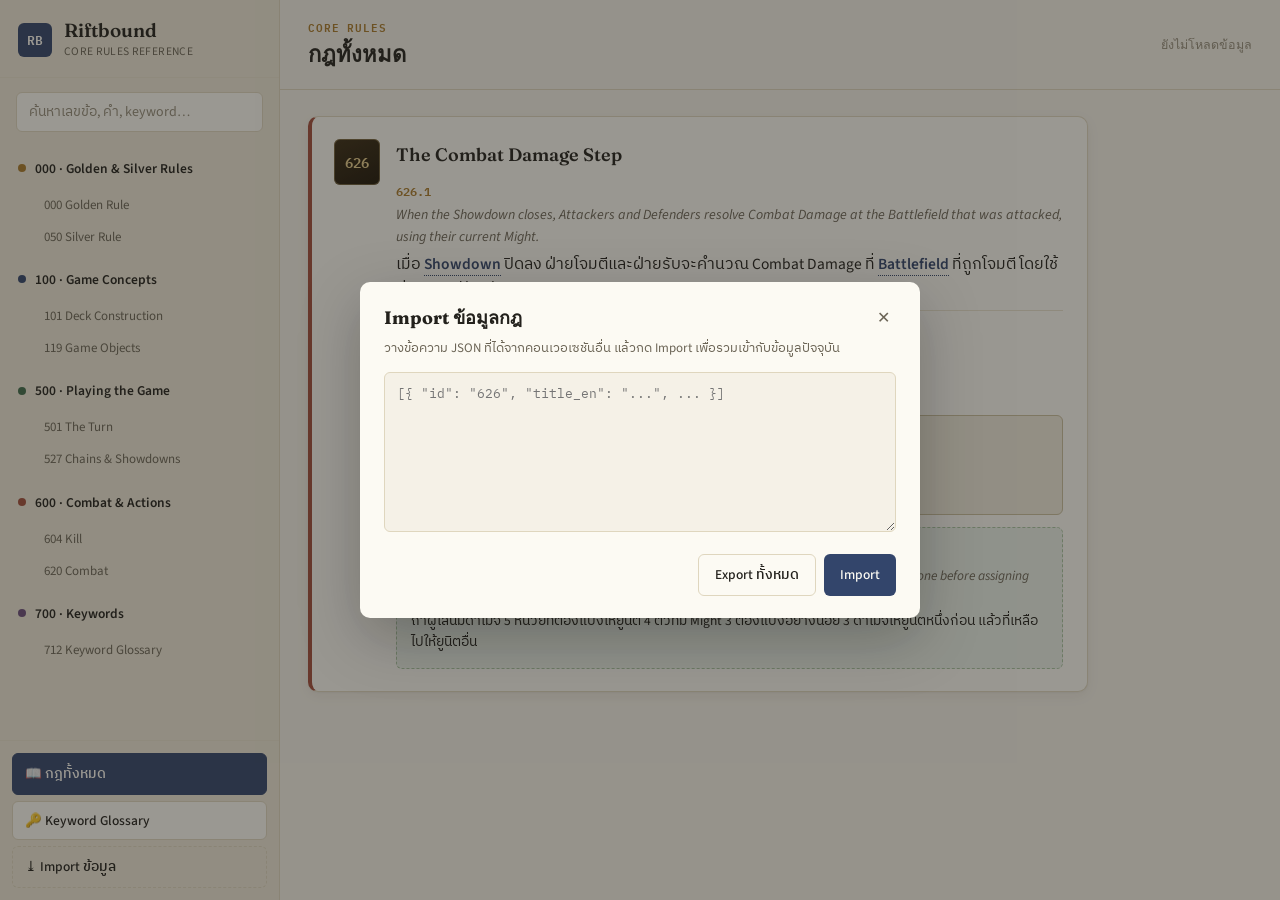
==== index.html @ 20715c53 "Add files via upload" ====
<!DOCTYPE html>
<html lang="th">
<head>
<meta charset="UTF-8">
<meta name="viewport" content="width=device-width, initial-scale=1.0">
<title>Riftbound — Core Rules</title>

<link rel="preconnect" href="https://fonts.googleapis.com">
<link rel="preconnect" href="https://fonts.gstatic.com" crossorigin>
<link href="https://fonts.googleapis.com/css2?family=Fraunces:opsz,wght@9..144,400;9..144,600;9..144,700&family=IBM+Plex+Mono:wght@500;600&family=IBM+Plex+Sans+Thai:wght@400;500;600&family=Source+Sans+3:wght@400;500;600&display=swap" rel="stylesheet">

<link rel="stylesheet" href="style.css">
</head>
<body>

<!-- ============================================================
     APP SHELL
     Block 1 provides structure + styling only.
     Data-driven rendering (cards, search, tooltips) wired in
     by later blocks — see hooks noted in comments throughout.
     ============================================================ -->

<div class="app">

  <!-- ============ SIDEBAR ============ -->
  <aside class="sidebar" id="sidebar">
    <div class="sidebar-header">
      <span class="brand-mark">RB</span>
      <div class="brand-text">
        <h1>Riftbound</h1>
        <p>Core Rules Reference</p>
      </div>
      <button class="sidebar-close" id="sidebar-close" aria-label="ปิดเมนู">✕</button>
    </div>

    <div class="sidebar-search">
      <input type="text" id="search-input" placeholder="ค้นหาเลขข้อ, คำ, keyword…" autocomplete="off">
    </div>

    <!-- HOOK: search-nav.js → buildSidebar() replaces/populates #nav-tree -->
    <nav class="nav-tree" id="nav-tree">
      <div class="nav-group" data-section="000">
        <button class="nav-group-label">
          <span class="nav-dot dot-000"></span> 000 · Golden &amp; Silver Rules
        </button>
        <div class="nav-group-items">
          <a href="#000" class="nav-item">000 Golden Rule</a>
          <a href="#050" class="nav-item">050 Silver Rule</a>
        </div>
      </div>

      <div class="nav-group" data-section="100">
        <button class="nav-group-label">
          <span class="nav-dot dot-100"></span> 100 · Game Concepts
        </button>
        <div class="nav-group-items">
          <a href="#101" class="nav-item">101 Deck Construction</a>
          <a href="#119" class="nav-item">119 Game Objects</a>
        </div>
      </div>

      <div class="nav-group" data-section="500">
        <button class="nav-group-label">
          <span class="nav-dot dot-500"></span> 500 · Playing the Game
        </button>
        <div class="nav-group-items">
          <a href="#501" class="nav-item">501 The Turn</a>
          <a href="#527" class="nav-item">527 Chains &amp; Showdowns</a>
        </div>
      </div>

      <div class="nav-group" data-section="600">
        <button class="nav-group-label">
          <span class="nav-dot dot-600"></span> 600 · Combat &amp; Actions
        </button>
        <div class="nav-group-items">
          <a href="#604" class="nav-item">604 Kill</a>
          <a href="#620" class="nav-item">620 Combat</a>
        </div>
      </div>

      <div class="nav-group" data-section="700">
        <button class="nav-group-label">
          <span class="nav-dot dot-700"></span> 700 · Keywords
        </button>
        <div class="nav-group-items">
          <a href="#712" class="nav-item">712 Keyword Glossary</a>
        </div>
      </div>
    </nav>

    <div class="sidebar-footer">
      <button class="sidebar-btn" id="nav-rules-btn" data-active="true">📖 กฎทั้งหมด</button>
      <button class="sidebar-btn" id="nav-glossary-btn">🔑 Keyword Glossary</button>
      <button class="sidebar-btn sidebar-btn-ghost" id="import-open-btn">⤓ Import ข้อมูล</button>
    </div>
  </aside>

  <div class="sidebar-scrim" id="sidebar-scrim"></div>

  <!-- ============ MAIN ============ -->
  <main class="main">
    <header class="topbar">
      <button class="hamburger" id="hamburger-btn" aria-label="เปิดเมนู">☰</button>
      <div class="topbar-title">
        <span class="topbar-eyebrow" id="topbar-eyebrow">Core Rules</span>
        <h2 id="topbar-heading">กฎทั้งหมด</h2>
      </div>
      <div class="topbar-status" id="data-status">
        <!-- HOOK: data-loader.js updates this, e.g. "โหลดแล้ว 4/8 ไฟล์" -->
        ยังไม่โหลดข้อมูล
      </div>
    </header>

    <!-- ============ RULES VIEW ============ -->
    <section class="view" id="rules-view">
      <div class="card-container" id="card-container">

        <!-- ===== STATIC PLACEHOLDER CARD (for layout reference only) =====
             HOOK: card-renderer.js → renderCard() generates markup like this
             dynamically for every rule object once data-loader.js is wired.
        -->
        <article class="rule-card" data-section="600" id="626">
          <div class="rule-card-badge">626</div>
          <div class="rule-card-body">
            <h3 class="rule-card-title">The Combat Damage Step</h3>

            <div class="rule-line">
              <p class="num">626.1</p>
              <p class="en">When the Showdown closes, Attackers and Defenders resolve Combat Damage at the Battlefield that was attacked, using their current Might.</p>
              <p class="th">เมื่อ <span class="keyword" data-kw="Showdown">Showdown</span> ปิดลง ฝ่ายโจมตีและฝ่ายรับจะคำนวณ Combat Damage ที่ <span class="keyword" data-kw="Battlefield">Battlefield</span> ที่ถูกโจมตี โดยใช้ค่า <span class="keyword" data-kw="Might">Might</span> ปัจจุบัน</p>
            </div>

            <div class="rule-line indent-1">
              <p class="num">626.1.d.1</p>
              <p class="en">Units with Tank must be assigned Lethal Damage before any other units.</p>
              <p class="th">ยูนิตที่มี <span class="keyword" data-kw="Tank">Tank</span> ต้องได้รับ Lethal Damage ก่อนยูนิตอื่น</p>
            </div>

            <div class="rule-box box-reminder">
              <span class="box-label">Reminder</span>
              <p class="en">Lethal Damage is nonzero damage equaling or exceeding the Might of a Unit.</p>
              <p class="th">Lethal Damage คือดาเมจที่มากกว่า 0 และเท่ากับหรือมากกว่าค่า <span class="keyword" data-kw="Might">Might</span> ของยูนิตนั้น</p>
            </div>

            <div class="rule-box box-example">
              <span class="box-label">Example</span>
              <p class="en">If a player has 5 damage to distribute among four 3-Might units, they must assign at least 3 to one before assigning any to another.</p>
              <p class="th">ถ้าผู้เล่นมีดาเมจ 5 หน่วยที่ต้องแบ่งให้ยูนิต 4 ตัวที่มี Might 3 ต้องแบ่งอย่างน้อย 3 ดาเมจให้ยูนิตหนึ่งก่อน แล้วที่เหลือไปให้ยูนิตอื่น</p>
            </div>
          </div>
        </article>
        <!-- ===== END PLACEHOLDER CARD ===== -->

        <div class="empty-state" id="empty-state" hidden>
          <p>ยังไม่มีข้อมูลกฎช่วงนี้ — ใช้ปุ่ม Import เพื่อเพิ่มข้อมูล</p>
        </div>
      </div>
    </section>

    <!-- ============ GLOSSARY VIEW ============ -->
    <section class="view" id="glossary-view" hidden>
      <!-- HOOK: main.js / glossary renderer populates #glossary-grid -->
      <div class="glossary-grid" id="glossary-grid">
        <article class="glossary-card">
          <h4>Tank</h4>
          <p class="en">Must be assigned lethal damage before any other unit with the same controller.</p>
          <p class="th">ต้องถูกแบ่ง Lethal Damage ก่อนยูนิตอื่นที่ผู้เล่นคนเดียวกันควบคุม</p>
          <a href="#727" class="glossary-ref">ดูกฎเต็ม → 727</a>
        </article>
      </div>
    </section>

  </main>
</div>

<!-- ============ IMPORT MODAL ============ -->
<div class="modal-scrim" id="import-scrim" hidden>
  <div class="modal" role="dialog" aria-labelledby="import-title">
    <div class="modal-header">
      <h3 id="import-title">Import ข้อมูลกฎ</h3>
      <button class="modal-close" id="import-close-btn" aria-label="ปิด">✕</button>
    </div>
    <p class="modal-desc">วางข้อความ JSON ที่ได้จากคอนเวอเซชันอื่น แล้วกด Import เพื่อรวมเข้ากับข้อมูลปัจจุบัน</p>
    <textarea id="import-textarea" placeholder='[{ "id": "626", "title_en": "...", ... }]'></textarea>
    <div class="modal-footer">
      <span class="modal-msg" id="import-msg"></span>
      <div class="modal-actions">
        <button class="btn btn-ghost" id="export-btn">Export ทั้งหมด</button>
        <button class="btn btn-primary" id="import-submit-btn">Import</button>
      </div>
    </div>
  </div>
</div>

<script src="js/data-loader.js" defer></script>
<script src="js/card-renderer.js" defer></script>
<script src="js/tooltip-engine.js" defer></script>
<script src="js/search-nav.js" defer></script>
<script src="js/main.js" defer></script>
</body>
</html>
---- style.css ----
/* ==========================================================================
   RIFTBOUND CORE RULES — DESIGN TOKENS
   Palette: warm rulebook paper + ink-indigo stamp + category hues
   Type: Fraunces (display) / Source Sans 3 + IBM Plex Sans Thai (body)
         / IBM Plex Mono (rule-number badges)
   ========================================================================== */

:root {
  /* --- surfaces --- */
  --paper:        #F5F1E7;
  --paper-alt:    #EDE7D6;
  --panel:        #FCFAF3;
  --line:         #DFD6BE;
  --line-soft:    #E9E2CE;

  /* --- ink --- */
  --ink:          #23211C;
  --ink-soft:     #6B6455;
  --ink-faint:    #948C79;

  /* --- accent (stamp ink) --- */
  --accent:       #33456B;
  --accent-soft:  #33456B1A;
  --gold:         #A97A2A;
  --gold-soft:    #A97A2A1F;

  /* --- category hues (000 / 100 / 500 / 600 / 700) --- */
  --cat-000:      #A97A2A; /* gold   — golden/silver rules */
  --cat-100:      #33456B; /* indigo — game concepts */
  --cat-500:      #3F6B4A; /* forest — playing the game */
  --cat-600:      #A24E3B; /* rust   — combat & actions */
  --cat-700:      #6B4C7A; /* plum   — keywords */

  /* --- semantic boxes --- */
  --reminder-bg:  #EFEADA;
  --reminder-line:#C9BE9C;
  --example-bg:   #EAF0E7;
  --example-line: #A9C4A0;

  /* --- type --- */
  --font-display: 'Fraunces', serif;
  --font-body:    'Source Sans 3', 'IBM Plex Sans Thai', sans-serif;
  --font-mono:    'IBM Plex Mono', monospace;

  /* --- shape / motion --- */
  --radius-sm: 6px;
  --radius-md: 10px;
  --shadow-card: 0 1px 2px rgba(35,33,28,0.04), 0 4px 14px rgba(35,33,28,0.06);
  --ease: cubic-bezier(0.4, 0, 0.2, 1);
}

* { box-sizing: border-box; }

html, body {
  margin: 0;
  padding: 0;
  background: var(--paper);
  color: var(--ink);
  font-family: var(--font-body);
  font-size: 16px;
  line-height: 1.55;
  -webkit-font-smoothing: antialiased;
}

a { color: inherit; }

button {
  font-family: inherit;
  cursor: pointer;
  border: none;
  background: none;
  color: inherit;
}

:focus-visible {
  outline: 2px solid var(--accent);
  outline-offset: 2px;
}

/* ==========================================================================
   APP LAYOUT
   ========================================================================== */

.app {
  display: grid;
  grid-template-columns: 280px 1fr;
  min-height: 100vh;
}

/* ==========================================================================
   SIDEBAR
   ========================================================================== */

.sidebar {
  background: var(--paper-alt);
  border-right: 1px solid var(--line);
  display: flex;
  flex-direction: column;
  height: 100vh;
  position: sticky;
  top: 0;
}

.sidebar-header {
  display: flex;
  align-items: center;
  gap: 12px;
  padding: 20px 18px 16px;
  border-bottom: 1px solid var(--line-soft);
}

.brand-mark {
  font-family: var(--font-mono);
  font-weight: 600;
  font-size: 13px;
  background: var(--accent);
  color: var(--panel);
  width: 34px;
  height: 34px;
  border-radius: var(--radius-sm);
  display: flex;
  align-items: center;
  justify-content: center;
  letter-spacing: 0.02em;
  flex-shrink: 0;
}

.brand-text h1 {
  font-family: var(--font-display);
  font-size: 19px;
  font-weight: 600;
  margin: 0;
  line-height: 1.1;
}

.brand-text p {
  margin: 2px 0 0;
  font-size: 11.5px;
  color: var(--ink-soft);
  letter-spacing: 0.03em;
  text-transform: uppercase;
}

.sidebar-close {
  display: none;
  margin-left: auto;
  font-size: 18px;
  color: var(--ink-soft);
}

.sidebar-search {
  padding: 14px 16px;
}

#search-input {
  width: 100%;
  padding: 9px 12px;
  border: 1px solid var(--line);
  border-radius: var(--radius-sm);
  background: var(--panel);
  font-family: var(--font-body);
  font-size: 14px;
  color: var(--ink);
}

#search-input::placeholder { color: var(--ink-faint); }

.nav-tree {
  flex: 1;
  overflow-y: auto;
  padding: 4px 10px 12px;
}

.nav-group { margin-bottom: 2px; }

.nav-group-label {
  width: 100%;
  display: flex;
  align-items: center;
  gap: 9px;
  padding: 9px 8px;
  font-size: 13.5px;
  font-weight: 600;
  color: var(--ink);
  border-radius: var(--radius-sm);
  text-align: left;
}

.nav-group-label:hover { background: var(--line-soft); }

.nav-dot {
  width: 8px;
  height: 8px;
  border-radius: 50%;
  flex-shrink: 0;
}
.dot-000 { background: var(--cat-000); }
.dot-100 { background: var(--cat-100); }
.dot-500 { background: var(--cat-500); }
.dot-600 { background: var(--cat-600); }
.dot-700 { background: var(--cat-700); }

.nav-group-items {
  display: flex;
  flex-direction: column;
  padding-left: 26px;
  margin: 2px 0 8px;
}

.nav-item {
  padding: 6px 8px;
  font-size: 13px;
  color: var(--ink-soft);
  text-decoration: none;
  border-radius: var(--radius-sm);
}

.nav-item:hover {
  background: var(--line-soft);
  color: var(--ink);
}

.sidebar-footer {
  padding: 12px;
  border-top: 1px solid var(--line-soft);
  display: flex;
  flex-direction: column;
  gap: 6px;
}

.sidebar-btn {
  padding: 9px 12px;
  border-radius: var(--radius-sm);
  font-size: 13.5px;
  font-weight: 500;
  text-align: left;
  color: var(--ink);
  background: var(--panel);
  border: 1px solid var(--line);
}

.sidebar-btn:hover { border-color: var(--accent); }

.sidebar-btn[data-active="true"] {
  background: var(--accent);
  color: var(--panel);
  border-color: var(--accent);
}

.sidebar-btn-ghost {
  background: transparent;
  border-style: dashed;
}

.sidebar-scrim {
  display: none;
}

/* ==========================================================================
   MAIN / TOPBAR
   ========================================================================== */

.main {
  min-width: 0;
  display: flex;
  flex-direction: column;
}

.topbar {
  display: flex;
  align-items: center;
  gap: 14px;
  padding: 18px 28px;
  border-bottom: 1px solid var(--line);
  background: var(--paper);
  position: sticky;
  top: 0;
  z-index: 5;
}

.hamburger {
  display: none;
  font-size: 20px;
  color: var(--ink);
}

.topbar-title { flex: 1; }

.topbar-eyebrow {
  display: block;
  font-family: var(--font-mono);
  font-size: 11px;
  letter-spacing: 0.08em;
  text-transform: uppercase;
  color: var(--gold);
  font-weight: 600;
}

.topbar-title h2 {
  font-family: var(--font-display);
  font-size: 22px;
  font-weight: 600;
  margin: 2px 0 0;
}

.topbar-status {
  font-size: 12.5px;
  color: var(--ink-faint);
  font-family: var(--font-mono);
  white-space: nowrap;
}

/* ==========================================================================
   RULE CARDS  (signature element: cost-badge numbering)
   ========================================================================== */

.view { padding: 26px 28px 80px; }

.card-container {
  display: flex;
  flex-direction: column;
  gap: 22px;
  max-width: 780px;
}

.rule-card {
  background: var(--panel);
  border: 1px solid var(--line);
  border-radius: var(--radius-md);
  box-shadow: var(--shadow-card);
  padding: 22px 24px 22px 22px;
  display: flex;
  gap: 16px;
  position: relative;
  border-left: 4px solid var(--ink-faint);
  scroll-margin-top: 90px;
}

.rule-card[data-section="000"] { border-left-color: var(--cat-000); }
.rule-card[data-section="100"] { border-left-color: var(--cat-100); }
.rule-card[data-section="500"] { border-left-color: var(--cat-500); }
.rule-card[data-section="600"] { border-left-color: var(--cat-600); }
.rule-card[data-section="700"] { border-left-color: var(--cat-700); }

/* the "cost badge" — mirrors Riftbound's own card-cost element (rule 130) */
.rule-card-badge {
  flex-shrink: 0;
  width: 46px;
  height: 46px;
  border-radius: var(--radius-sm);
  background: linear-gradient(155deg, #3A2C14, #1E1608);
  color: #E8CE8D;
  font-family: var(--font-mono);
  font-weight: 600;
  font-size: 14px;
  display: flex;
  align-items: center;
  justify-content: center;
  box-shadow: inset 0 0 0 1px rgba(232,206,141,0.35);
  letter-spacing: -0.02em;
}

.rule-card-body { flex: 1; min-width: 0; }

.rule-card-title {
  font-family: var(--font-display);
  font-size: 18px;
  font-weight: 600;
  margin: 2px 0 14px;
  color: var(--ink);
}

.rule-line {
  padding: 10px 0;
  border-top: 1px solid var(--line-soft);
}
.rule-line:first-of-type { border-top: none; padding-top: 0; }

.rule-line.indent-1 { padding-left: 18px; }
.rule-line.indent-2 { padding-left: 36px; }

.rule-line .num {
  font-family: var(--font-mono);
  font-size: 11.5px;
  color: var(--gold);
  margin: 0 0 4px;
  font-weight: 600;
}

.rule-line .en {
  margin: 0 0 4px;
  font-size: 14px;
  color: var(--ink-soft);
  font-style: italic;
}

.rule-line .th {
  margin: 0;
  font-size: 15.5px;
  color: var(--ink);
  font-family: var(--font-body);
}

/* reminder / example boxes */
.rule-box {
  margin-top: 12px;
  padding: 12px 14px;
  border-radius: var(--radius-sm);
  border: 1px solid transparent;
}

.rule-box .box-label {
  display: inline-block;
  font-family: var(--font-mono);
  font-size: 10.5px;
  text-transform: uppercase;
  letter-spacing: 0.06em;
  font-weight: 600;
  margin-bottom: 6px;
}

.rule-box p { margin: 0 0 3px; font-size: 13.5px; }
.rule-box .en { color: var(--ink-soft); font-style: italic; }
.rule-box .th { color: var(--ink); }

.box-reminder {
  background: var(--reminder-bg);
  border-color: var(--reminder-line);
}
.box-reminder .box-label { color: #7A6C3E; }

.box-example {
  background: var(--example-bg);
  border-color: var(--example-line);
  border-style: dashed;
}
.box-example .box-label { color: #3F6B4A; }

/* keyword tooltip hook — visual styling now, JS behavior added in Block 4 */
.keyword {
  border-bottom: 1.5px dotted var(--accent);
  color: var(--accent);
  font-weight: 600;
  cursor: help;
}

.empty-state {
  padding: 60px 20px;
  text-align: center;
  color: var(--ink-faint);
  font-size: 14px;
  border: 1px dashed var(--line);
  border-radius: var(--radius-md);
}

/* ==========================================================================
   GLOSSARY VIEW
   ========================================================================== */

.glossary-grid {
  display: grid;
  grid-template-columns: repeat(auto-fill, minmax(240px, 1fr));
  gap: 16px;
  max-width: 980px;
}

.glossary-card {
  background: var(--panel);
  border: 1px solid var(--line);
  border-radius: var(--radius-md);
  padding: 16px 18px;
  box-shadow: var(--shadow-card);
}

.glossary-card h4 {
  font-family: var(--font-display);
  margin: 0 0 8px;
  font-size: 16px;
  color: var(--cat-700);
}

.glossary-card .en {
  font-size: 13px;
  color: var(--ink-soft);
  font-style: italic;
  margin: 0 0 6px;
}

.glossary-card .th {
  font-size: 14px;
  margin: 0 0 10px;
}

.glossary-ref {
  font-family: var(--font-mono);
  font-size: 12px;
  color: var(--accent);
  text-decoration: none;
}

/* ==========================================================================
   IMPORT MODAL
   ========================================================================== */

.modal-scrim {
  position: fixed;
  inset: 0;
  background: rgba(35,33,28,0.45);
  display: flex;
  align-items: center;
  justify-content: center;
  z-index: 50;
  padding: 20px;
}

.modal {
  background: var(--panel);
  border-radius: var(--radius-md);
  width: 100%;
  max-width: 560px;
  padding: 22px 24px;
  box-shadow: 0 20px 60px rgba(0,0,0,0.25);
}

.modal-header {
  display: flex;
  align-items: center;
  justify-content: space-between;
  margin-bottom: 6px;
}

.modal-header h3 {
  font-family: var(--font-display);
  font-size: 18px;
  margin: 0;
}

.modal-close { font-size: 16px; color: var(--ink-soft); }

.modal-desc {
  font-size: 13px;
  color: var(--ink-soft);
  margin: 0 0 14px;
}

#import-textarea {
  width: 100%;
  min-height: 160px;
  border: 1px solid var(--line);
  border-radius: var(--radius-sm);
  padding: 12px;
  font-family: var(--font-mono);
  font-size: 12.5px;
  color: var(--ink);
  background: var(--paper);
  resize: vertical;
}

.modal-footer {
  display: flex;
  align-items: center;
  justify-content: space-between;
  margin-top: 14px;
  gap: 12px;
}

.modal-msg {
  font-size: 12.5px;
  color: var(--ink-faint);
}

.modal-actions { display: flex; gap: 8px; }

.btn {
  padding: 9px 16px;
  border-radius: var(--radius-sm);
  font-size: 13.5px;
  font-weight: 500;
}

.btn-primary { background: var(--accent); color: var(--panel); }
.btn-ghost { background: transparent; border: 1px solid var(--line); }

/* ==========================================================================
   RESPONSIVE
   ========================================================================== */

@media (max-width: 860px) {
  .app { grid-template-columns: 1fr; }

  .sidebar {
    position: fixed;
    left: 0; top: 0;
    width: 280px;
    height: 100vh;
    z-index: 40;
    transform: translateX(-100%);
    transition: transform 0.25s var(--ease);
  }

  .sidebar.open { transform: translateX(0); }

  .sidebar-close { display: block; }

  .sidebar-scrim.open {
    display: block;
    position: fixed;
    inset: 0;
    background: rgba(35,33,28,0.4);
    z-index: 35;
  }

  .hamburger { display: block; }

  .view { padding: 20px 16px 60px; }

  .rule-card { flex-direction: column; padding: 18px 16px; }
  .rule-card-badge { width: 40px; height: 40px; font-size: 12.5px; }
}

@media (prefers-reduced-motion: reduce) {
  .sidebar { transition: none; }
}
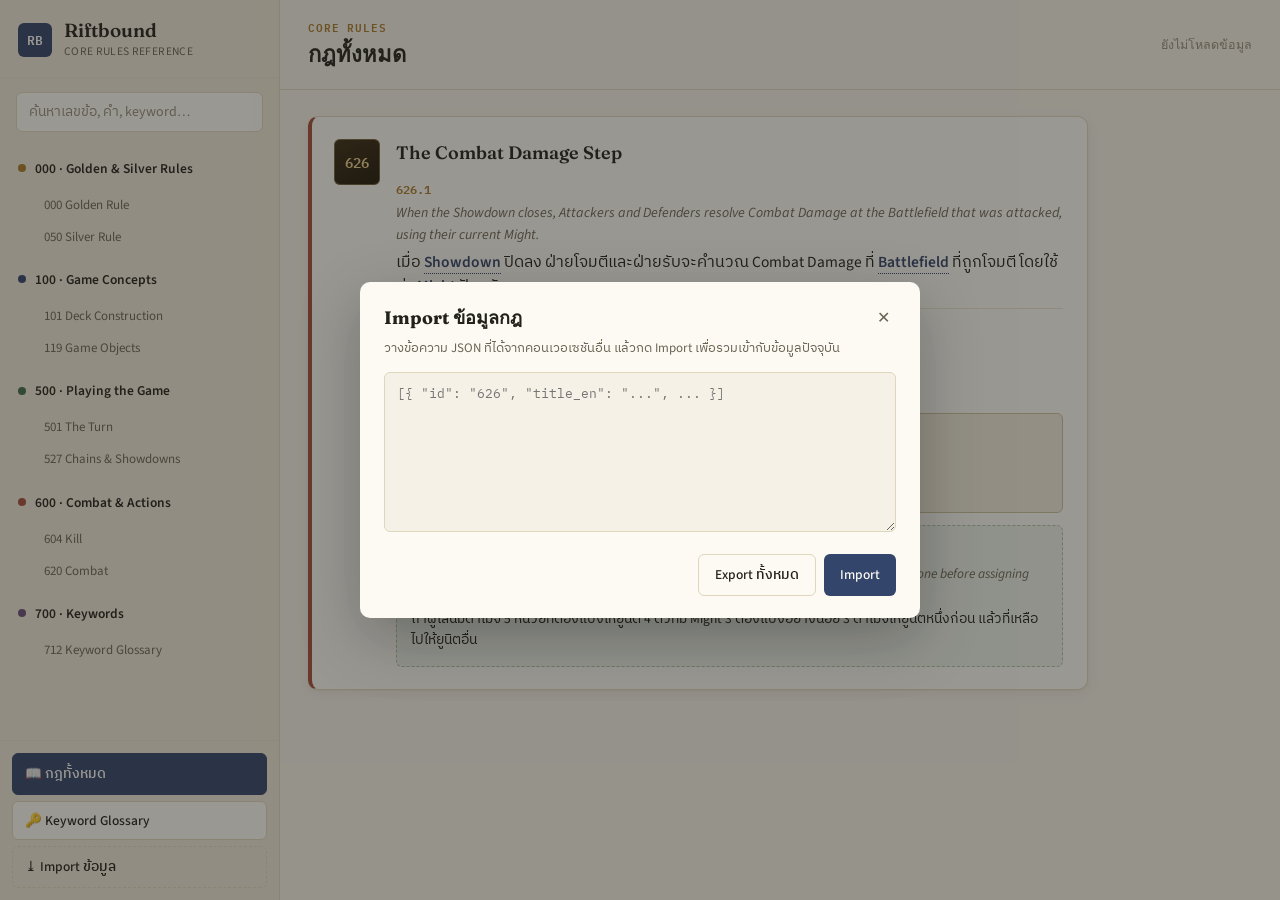
==== commit ce7c900c: "Add files via upload" ====
--- a/index.html
+++ b/index.html
@@ -120,7 +120,7 @@
              HOOK: card-renderer.js → renderCard() generates markup like this
              dynamically for every rule object once data-loader.js is wired.
         -->
-        <article class="rule-card" data-section="600" id="626">
+        <article class="rule-card placeholder-card" data-section="600" id="626">
           <div class="rule-card-badge">626</div>
           <div class="rule-card-body">
             <h3 class="rule-card-title">The Combat Damage Step</h3>
@@ -162,7 +162,7 @@
     <section class="view" id="glossary-view" hidden>
       <!-- HOOK: main.js / glossary renderer populates #glossary-grid -->
       <div class="glossary-grid" id="glossary-grid">
-        <article class="glossary-card">
+        <article class="glossary-card placeholder-card">
           <h4>Tank</h4>
           <p class="en">Must be assigned lethal damage before any other unit with the same controller.</p>
           <p class="th">ต้องถูกแบ่ง Lethal Damage ก่อนยูนิตอื่นที่ผู้เล่นคนเดียวกันควบคุม</p>
--- a/style.css
+++ b/style.css
@@ -362,11 +362,18 @@
 
 .rule-card-body { flex: 1; min-width: 0; }
 
+.rule-card-title-en {
+  margin: 2px 0 2px;
+  font-size: 13px;
+  font-style: italic;
+  color: var(--ink-soft);
+}
+
 .rule-card-title {
   font-family: var(--font-display);
   font-size: 18px;
   font-weight: 600;
-  margin: 2px 0 14px;
+  margin: 0 0 14px;
   color: var(--ink);
 }
 
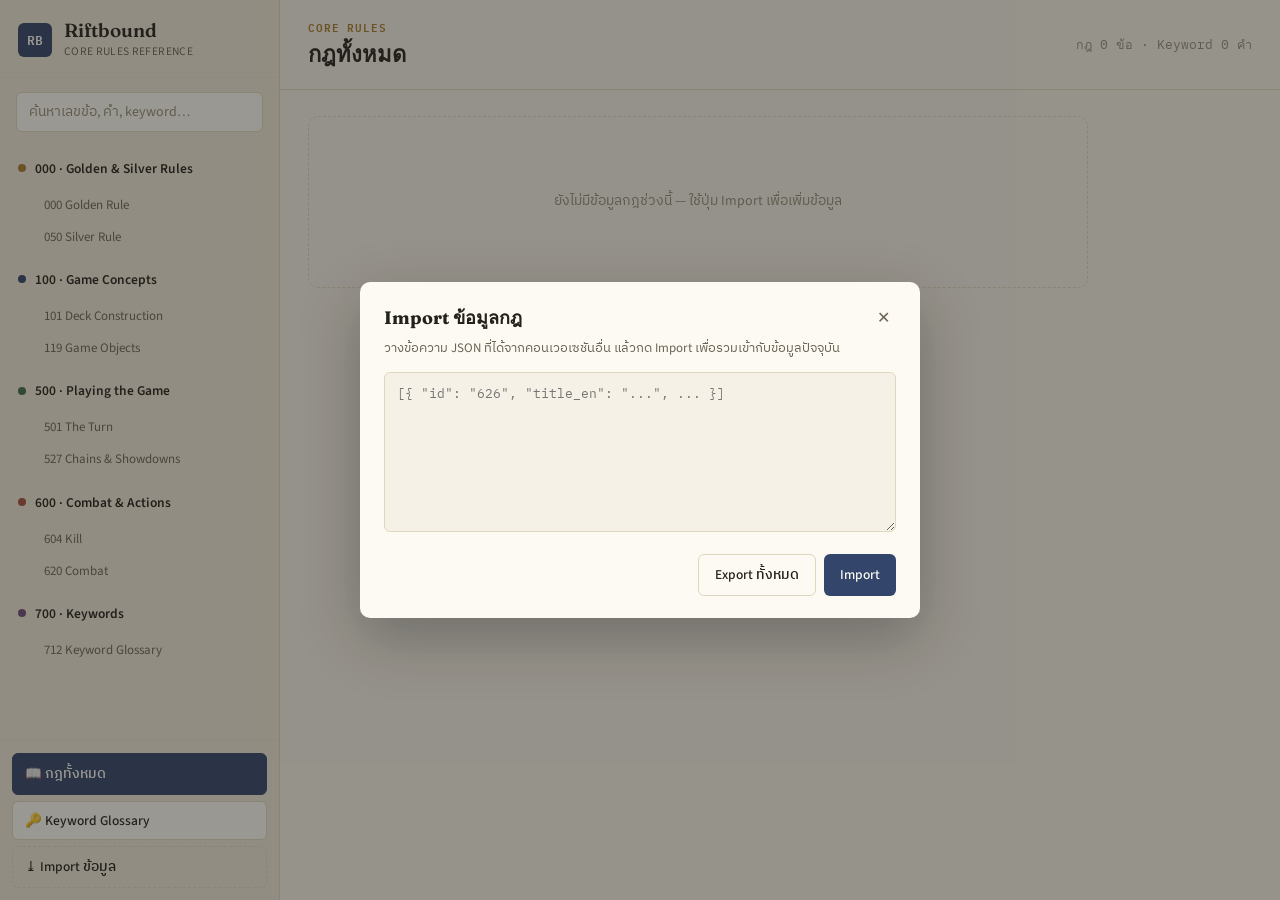
==== commit 39c5b95d: "Rename riftbound-rules.html to index.html" ====
--- a/index.html
+++ b/index.html
@@ -9,20 +9,626 @@
 <link rel="preconnect" href="https://fonts.gstatic.com" crossorigin>
 <link href="https://fonts.googleapis.com/css2?family=Fraunces:opsz,wght@9..144,400;9..144,600;9..144,700&family=IBM+Plex+Mono:wght@500;600&family=IBM+Plex+Sans+Thai:wght@400;500;600&family=Source+Sans+3:wght@400;500;600&display=swap" rel="stylesheet">
 
-<link rel="stylesheet" href="style.css">
+<!-- ==========================================================================
+     BLOCK 1 — SHELL & LAYOUT (style)
+     Design tokens + layout for sidebar / topbar / cards / glossary / modal.
+     Status: DONE
+     ========================================================================== -->
+<style>
+:root {
+  /* --- surfaces --- */
+  --paper:        #F5F1E7;
+  --paper-alt:    #EDE7D6;
+  --panel:        #FCFAF3;
+  --line:         #DFD6BE;
+  --line-soft:    #E9E2CE;
+
+  /* --- ink --- */
+  --ink:          #23211C;
+  --ink-soft:     #6B6455;
+  --ink-faint:    #948C79;
+
+  /* --- accent (stamp ink) --- */
+  --accent:       #33456B;
+  --accent-soft:  #33456B1A;
+  --gold:         #A97A2A;
+  --gold-soft:    #A97A2A1F;
+
+  /* --- category hues (000 / 100 / 500 / 600 / 700) --- */
+  --cat-000:      #A97A2A; /* gold   — golden/silver rules */
+  --cat-100:      #33456B; /* indigo — game concepts */
+  --cat-500:      #3F6B4A; /* forest — playing the game */
+  --cat-600:      #A24E3B; /* rust   — combat & actions */
+  --cat-700:      #6B4C7A; /* plum   — keywords */
+
+  /* --- semantic boxes --- */
+  --reminder-bg:  #EFEADA;
+  --reminder-line:#C9BE9C;
+  --example-bg:   #EAF0E7;
+  --example-line: #A9C4A0;
+
+  /* --- type --- */
+  --font-display: 'Fraunces', serif;
+  --font-body:    'Source Sans 3', 'IBM Plex Sans Thai', sans-serif;
+  --font-mono:    'IBM Plex Mono', monospace;
+
+  /* --- shape / motion --- */
+  --radius-sm: 6px;
+  --radius-md: 10px;
+  --shadow-card: 0 1px 2px rgba(35,33,28,0.04), 0 4px 14px rgba(35,33,28,0.06);
+  --ease: cubic-bezier(0.4, 0, 0.2, 1);
+}
+
+* { box-sizing: border-box; }
+
+html, body {
+  margin: 0;
+  padding: 0;
+  background: var(--paper);
+  color: var(--ink);
+  font-family: var(--font-body);
+  font-size: 16px;
+  line-height: 1.55;
+  -webkit-font-smoothing: antialiased;
+}
+
+a { color: inherit; }
+
+button {
+  font-family: inherit;
+  cursor: pointer;
+  border: none;
+  background: none;
+  color: inherit;
+}
+
+:focus-visible {
+  outline: 2px solid var(--accent);
+  outline-offset: 2px;
+}
+
+/* ---------- APP LAYOUT ---------- */
+
+.app {
+  display: grid;
+  grid-template-columns: 280px 1fr;
+  min-height: 100vh;
+}
+
+/* ---------- SIDEBAR ---------- */
+
+.sidebar {
+  background: var(--paper-alt);
+  border-right: 1px solid var(--line);
+  display: flex;
+  flex-direction: column;
+  height: 100vh;
+  position: sticky;
+  top: 0;
+}
+
+.sidebar-header {
+  display: flex;
+  align-items: center;
+  gap: 12px;
+  padding: 20px 18px 16px;
+  border-bottom: 1px solid var(--line-soft);
+}
+
+.brand-mark {
+  font-family: var(--font-mono);
+  font-weight: 600;
+  font-size: 13px;
+  background: var(--accent);
+  color: var(--panel);
+  width: 34px;
+  height: 34px;
+  border-radius: var(--radius-sm);
+  display: flex;
+  align-items: center;
+  justify-content: center;
+  letter-spacing: 0.02em;
+  flex-shrink: 0;
+}
+
+.brand-text h1 {
+  font-family: var(--font-display);
+  font-size: 19px;
+  font-weight: 600;
+  margin: 0;
+  line-height: 1.1;
+}
+
+.brand-text p {
+  margin: 2px 0 0;
+  font-size: 11.5px;
+  color: var(--ink-soft);
+  letter-spacing: 0.03em;
+  text-transform: uppercase;
+}
+
+.sidebar-close {
+  display: none;
+  margin-left: auto;
+  font-size: 18px;
+  color: var(--ink-soft);
+}
+
+.sidebar-search { padding: 14px 16px; }
+
+#search-input {
+  width: 100%;
+  padding: 9px 12px;
+  border: 1px solid var(--line);
+  border-radius: var(--radius-sm);
+  background: var(--panel);
+  font-family: var(--font-body);
+  font-size: 14px;
+  color: var(--ink);
+}
+
+#search-input::placeholder { color: var(--ink-faint); }
+
+.nav-tree { flex: 1; overflow-y: auto; padding: 4px 10px 12px; }
+.nav-group { margin-bottom: 2px; }
+
+.nav-group-label {
+  width: 100%;
+  display: flex;
+  align-items: center;
+  gap: 9px;
+  padding: 9px 8px;
+  font-size: 13.5px;
+  font-weight: 600;
+  color: var(--ink);
+  border-radius: var(--radius-sm);
+  text-align: left;
+}
+
+.nav-group-label:hover { background: var(--line-soft); }
+
+.nav-dot { width: 8px; height: 8px; border-radius: 50%; flex-shrink: 0; }
+.dot-000 { background: var(--cat-000); }
+.dot-100 { background: var(--cat-100); }
+.dot-500 { background: var(--cat-500); }
+.dot-600 { background: var(--cat-600); }
+.dot-700 { background: var(--cat-700); }
+
+.nav-group-items {
+  display: flex;
+  flex-direction: column;
+  padding-left: 26px;
+  margin: 2px 0 8px;
+}
+
+.nav-item {
+  padding: 6px 8px;
+  font-size: 13px;
+  color: var(--ink-soft);
+  text-decoration: none;
+  border-radius: var(--radius-sm);
+}
+
+.nav-item:hover { background: var(--line-soft); color: var(--ink); }
+
+.sidebar-footer {
+  padding: 12px;
+  border-top: 1px solid var(--line-soft);
+  display: flex;
+  flex-direction: column;
+  gap: 6px;
+}
+
+.sidebar-btn {
+  padding: 9px 12px;
+  border-radius: var(--radius-sm);
+  font-size: 13.5px;
+  font-weight: 500;
+  text-align: left;
+  color: var(--ink);
+  background: var(--panel);
+  border: 1px solid var(--line);
+}
+
+.sidebar-btn:hover { border-color: var(--accent); }
+
+.sidebar-btn[data-active="true"] {
+  background: var(--accent);
+  color: var(--panel);
+  border-color: var(--accent);
+}
+
+.sidebar-btn-ghost { background: transparent; border-style: dashed; }
+.sidebar-scrim { display: none; }
+
+/* ---------- MAIN / TOPBAR ---------- */
+
+.main { min-width: 0; display: flex; flex-direction: column; }
+
+.topbar {
+  display: flex;
+  align-items: center;
+  gap: 14px;
+  padding: 18px 28px;
+  border-bottom: 1px solid var(--line);
+  background: var(--paper);
+  position: sticky;
+  top: 0;
+  z-index: 5;
+}
+
+.hamburger { display: none; font-size: 20px; color: var(--ink); }
+.topbar-title { flex: 1; }
+
+.topbar-eyebrow {
+  display: block;
+  font-family: var(--font-mono);
+  font-size: 11px;
+  letter-spacing: 0.08em;
+  text-transform: uppercase;
+  color: var(--gold);
+  font-weight: 600;
+}
+
+.topbar-title h2 {
+  font-family: var(--font-display);
+  font-size: 22px;
+  font-weight: 600;
+  margin: 2px 0 0;
+}
+
+.topbar-status {
+  font-size: 12.5px;
+  color: var(--ink-faint);
+  font-family: var(--font-mono);
+  white-space: nowrap;
+}
+
+/* ---------- RULE CARDS ---------- */
+
+.view { padding: 26px 28px 80px; }
+
+.card-container {
+  display: flex;
+  flex-direction: column;
+  gap: 22px;
+  max-width: 780px;
+}
+
+.rule-card {
+  background: var(--panel);
+  border: 1px solid var(--line);
+  border-radius: var(--radius-md);
+  box-shadow: var(--shadow-card);
+  padding: 22px 24px 22px 22px;
+  display: flex;
+  gap: 16px;
+  position: relative;
+  border-left: 4px solid var(--ink-faint);
+  scroll-margin-top: 90px;
+}
+
+.rule-card[data-section="000"] { border-left-color: var(--cat-000); }
+.rule-card[data-section="100"] { border-left-color: var(--cat-100); }
+.rule-card[data-section="500"] { border-left-color: var(--cat-500); }
+.rule-card[data-section="600"] { border-left-color: var(--cat-600); }
+.rule-card[data-section="700"] { border-left-color: var(--cat-700); }
+
+.rule-card-badge {
+  flex-shrink: 0;
+  width: 46px;
+  height: 46px;
+  border-radius: var(--radius-sm);
+  background: linear-gradient(155deg, #3A2C14, #1E1608);
+  color: #E8CE8D;
+  font-family: var(--font-mono);
+  font-weight: 600;
+  font-size: 14px;
+  display: flex;
+  align-items: center;
+  justify-content: center;
+  box-shadow: inset 0 0 0 1px rgba(232,206,141,0.35);
+  letter-spacing: -0.02em;
+}
+
+.rule-card-body { flex: 1; min-width: 0; }
+
+.rule-card-title-en {
+  margin: 2px 0 2px;
+  font-size: 13px;
+  font-style: italic;
+  color: var(--ink-soft);
+}
+
+.rule-card-title {
+  font-family: var(--font-display);
+  font-size: 18px;
+  font-weight: 600;
+  margin: 0 0 14px;
+  color: var(--ink);
+}
+
+.rule-line { padding: 10px 0; border-top: 1px solid var(--line-soft); }
+.rule-line:first-of-type { border-top: none; padding-top: 0; }
+.rule-line.indent-1 { padding-left: 18px; }
+.rule-line.indent-2 { padding-left: 36px; }
+
+.rule-line .num {
+  font-family: var(--font-mono);
+  font-size: 11.5px;
+  color: var(--gold);
+  margin: 0 0 4px;
+  font-weight: 600;
+}
+
+.rule-line .en { margin: 0 0 4px; font-size: 14px; color: var(--ink-soft); font-style: italic; }
+.rule-line .th { margin: 0; font-size: 15.5px; color: var(--ink); font-family: var(--font-body); }
+
+.rule-box {
+  margin-top: 12px;
+  padding: 12px 14px;
+  border-radius: var(--radius-sm);
+  border: 1px solid transparent;
+}
+
+.rule-box .box-label {
+  display: inline-block;
+  font-family: var(--font-mono);
+  font-size: 10.5px;
+  text-transform: uppercase;
+  letter-spacing: 0.06em;
+  font-weight: 600;
+  margin-bottom: 6px;
+}
+
+.rule-box p { margin: 0 0 3px; font-size: 13.5px; }
+.rule-box .en { color: var(--ink-soft); font-style: italic; }
+.rule-box .th { color: var(--ink); }
+
+.box-reminder { background: var(--reminder-bg); border-color: var(--reminder-line); }
+.box-reminder .box-label { color: #7A6C3E; }
+
+.box-example { background: var(--example-bg); border-color: var(--example-line); border-style: dashed; }
+.box-example .box-label { color: #3F6B4A; }
+
+/* keyword tooltip trigger — visual styling here, behavior wired in Block 4 */
+.keyword {
+  border-bottom: 1.5px dotted var(--accent);
+  color: var(--accent);
+  font-weight: 600;
+  cursor: help;
+}
+
+.empty-state {
+  padding: 60px 20px;
+  text-align: center;
+  color: var(--ink-faint);
+  font-size: 14px;
+  border: 1px dashed var(--line);
+  border-radius: var(--radius-md);
+}
+
+/* ---------- GLOSSARY VIEW ---------- */
+
+.glossary-grid {
+  display: grid;
+  grid-template-columns: repeat(auto-fill, minmax(240px, 1fr));
+  gap: 16px;
+  max-width: 980px;
+}
+
+.glossary-card {
+  background: var(--panel);
+  border: 1px solid var(--line);
+  border-radius: var(--radius-md);
+  padding: 16px 18px;
+  box-shadow: var(--shadow-card);
+}
+
+.glossary-card h4 {
+  font-family: var(--font-display);
+  margin: 0 0 8px;
+  font-size: 16px;
+  color: var(--cat-700);
+}
+
+.glossary-card .en { font-size: 13px; color: var(--ink-soft); font-style: italic; margin: 0 0 6px; }
+.glossary-card .th { font-size: 14px; margin: 0 0 10px; }
+
+.glossary-ref {
+  font-family: var(--font-mono);
+  font-size: 12px;
+  color: var(--accent);
+  text-decoration: none;
+}
+
+/* ---------- IMPORT MODAL ---------- */
+
+.modal-scrim {
+  position: fixed;
+  inset: 0;
+  background: rgba(35,33,28,0.45);
+  display: flex;
+  align-items: center;
+  justify-content: center;
+  z-index: 50;
+  padding: 20px;
+}
+
+.modal {
+  background: var(--panel);
+  border-radius: var(--radius-md);
+  width: 100%;
+  max-width: 560px;
+  padding: 22px 24px;
+  box-shadow: 0 20px 60px rgba(0,0,0,0.25);
+}
+
+.modal-header { display: flex; align-items: center; justify-content: space-between; margin-bottom: 6px; }
+.modal-header h3 { font-family: var(--font-display); font-size: 18px; margin: 0; }
+.modal-close { font-size: 16px; color: var(--ink-soft); }
+.modal-desc { font-size: 13px; color: var(--ink-soft); margin: 0 0 14px; }
+
+#import-textarea {
+  width: 100%;
+  min-height: 160px;
+  border: 1px solid var(--line);
+  border-radius: var(--radius-sm);
+  padding: 12px;
+  font-family: var(--font-mono);
+  font-size: 12.5px;
+  color: var(--ink);
+  background: var(--paper);
+  resize: vertical;
+}
+
+.modal-footer { display: flex; align-items: center; justify-content: space-between; margin-top: 14px; gap: 12px; }
+.modal-msg { font-size: 12.5px; color: var(--ink-faint); }
+.modal-actions { display: flex; gap: 8px; }
+
+.btn { padding: 9px 16px; border-radius: var(--radius-sm); font-size: 13.5px; font-weight: 500; }
+.btn-primary { background: var(--accent); color: var(--panel); }
+.btn-ghost { background: transparent; border: 1px solid var(--line); }
+
+/* ---------- BLOCK 4 — KEYWORD TOOLTIP POPUP ---------- */
+
+.kw-tooltip {
+  position: fixed;
+  z-index: 100;
+  max-width: 260px;
+  background: var(--ink);
+  color: var(--panel);
+  border-radius: var(--radius-sm);
+  padding: 10px 12px;
+  font-size: 12.5px;
+  line-height: 1.4;
+  box-shadow: 0 10px 30px rgba(0,0,0,0.3);
+  pointer-events: none;
+  opacity: 0;
+  transform: translateY(4px);
+  transition: opacity 0.12s var(--ease), transform 0.12s var(--ease);
+}
+
+.kw-tooltip.visible {
+  opacity: 1;
+  transform: translateY(0);
+  pointer-events: auto;
+}
+
+.kw-tooltip .kw-tt-title {
+  font-family: var(--font-mono);
+  font-weight: 600;
+  font-size: 11px;
+  color: var(--gold);
+  text-transform: uppercase;
+  letter-spacing: 0.04em;
+  margin: 0 0 4px;
+}
+
+.kw-tooltip .kw-tt-en { margin: 0 0 4px; font-style: italic; color: #D8D2C2; }
+.kw-tooltip .kw-tt-th { margin: 0 0 6px; }
+
+.kw-tooltip .kw-tt-link {
+  display: inline-block;
+  font-family: var(--font-mono);
+  font-size: 11px;
+  color: #E8CE8D;
+  text-decoration: none;
+  border-bottom: 1px dotted #E8CE8D;
+}
+/* ---------- BLOCK 5 — NAV COLLAPSE / SEARCH FILTER / HIGHLIGHT ---------- */
+
+.nav-group.collapsed .nav-group-items { display: none; }
+
+.nav-item[hidden] { display: none; }
+.nav-group[hidden] { display: none; }
+
+.rule-card[hidden] { display: none; }
+
+.rule-card.highlight { animation: rc-flash 1.6s ease-out; }
+
+@keyframes rc-flash {
+  0% { box-shadow: 0 0 0 3px var(--gold-soft), var(--shadow-card); }
+  100% { box-shadow: var(--shadow-card); }
+}
+/* ---------- BLOCK 6 — GLOSSARY EXTRAS ---------- */
+
+.glossary-card[hidden] { display: none; }
+
+.glossary-search {
+  max-width: 980px;
+  margin: 0 0 18px;
+}
+
+.glossary-search input {
+  width: 100%;
+  max-width: 320px;
+  padding: 9px 12px;
+  border: 1px solid var(--line);
+  border-radius: var(--radius-sm);
+  background: var(--panel);
+  font-family: var(--font-body);
+  font-size: 14px;
+  color: var(--ink);
+}
+
+.glossary-empty {
+  padding: 40px 20px;
+  text-align: center;
+  color: var(--ink-faint);
+  font-size: 14px;
+  border: 1px dashed var(--line);
+  border-radius: var(--radius-md);
+  max-width: 980px;
+}     
+/* ---------- RESPONSIVE ---------- */
+
+@media (max-width: 860px) {
+  .app { grid-template-columns: 1fr; }
+
+  .sidebar {
+    position: fixed;
+    left: 0; top: 0;
+    width: 280px;
+    height: 100vh;
+    z-index: 40;
+    transform: translateX(-100%);
+    transition: transform 0.25s var(--ease);
+  }
+
+  .sidebar.open { transform: translateX(0); }
+  .sidebar-close { display: block; }
+
+  .sidebar-scrim.open {
+    display: block;
+    position: fixed;
+    inset: 0;
+    background: rgba(35,33,28,0.4);
+    z-index: 35;
+  }
+
+  .hamburger { display: block; }
+  .view { padding: 20px 16px 60px; }
+  .rule-card { flex-direction: column; padding: 18px 16px; }
+  .rule-card-badge { width: 40px; height: 40px; font-size: 12.5px; }
+}
+
+@media (prefers-reduced-motion: reduce) {
+  .sidebar { transition: none; }
+  .kw-tooltip { transition: none; }
+}
+</style>
 </head>
 <body>
 
-<!-- ============================================================
-     APP SHELL
-     Block 1 provides structure + styling only.
-     Data-driven rendering (cards, search, tooltips) wired in
-     by later blocks — see hooks noted in comments throughout.
-     ============================================================ -->
+<!-- ==========================================================================
+     BLOCK 1 — SHELL & LAYOUT (markup)
+     Static structure only. Data-driven rendering wired in by later blocks.
+     Status: DONE
+     ========================================================================== -->
 
 <div class="app">
 
-  <!-- ============ SIDEBAR ============ -->
   <aside class="sidebar" id="sidebar">
     <div class="sidebar-header">
       <span class="brand-mark">RB</span>
@@ -37,52 +643,38 @@
       <input type="text" id="search-input" placeholder="ค้นหาเลขข้อ, คำ, keyword…" autocomplete="off">
     </div>
 
-    <!-- HOOK: search-nav.js → buildSidebar() replaces/populates #nav-tree -->
+    <!-- HOOK: search-nav.js (Block 5) → buildSidebar() replaces/populates #nav-tree -->
     <nav class="nav-tree" id="nav-tree">
       <div class="nav-group" data-section="000">
-        <button class="nav-group-label">
-          <span class="nav-dot dot-000"></span> 000 · Golden &amp; Silver Rules
-        </button>
+        <button class="nav-group-label"><span class="nav-dot dot-000"></span> 000 · Golden &amp; Silver Rules</button>
         <div class="nav-group-items">
           <a href="#000" class="nav-item">000 Golden Rule</a>
           <a href="#050" class="nav-item">050 Silver Rule</a>
         </div>
       </div>
-
       <div class="nav-group" data-section="100">
-        <button class="nav-group-label">
-          <span class="nav-dot dot-100"></span> 100 · Game Concepts
-        </button>
+        <button class="nav-group-label"><span class="nav-dot dot-100"></span> 100 · Game Concepts</button>
         <div class="nav-group-items">
           <a href="#101" class="nav-item">101 Deck Construction</a>
           <a href="#119" class="nav-item">119 Game Objects</a>
         </div>
       </div>
-
       <div class="nav-group" data-section="500">
-        <button class="nav-group-label">
-          <span class="nav-dot dot-500"></span> 500 · Playing the Game
-        </button>
+        <button class="nav-group-label"><span class="nav-dot dot-500"></span> 500 · Playing the Game</button>
         <div class="nav-group-items">
           <a href="#501" class="nav-item">501 The Turn</a>
           <a href="#527" class="nav-item">527 Chains &amp; Showdowns</a>
         </div>
       </div>
-
       <div class="nav-group" data-section="600">
-        <button class="nav-group-label">
-          <span class="nav-dot dot-600"></span> 600 · Combat &amp; Actions
-        </button>
+        <button class="nav-group-label"><span class="nav-dot dot-600"></span> 600 · Combat &amp; Actions</button>
         <div class="nav-group-items">
           <a href="#604" class="nav-item">604 Kill</a>
           <a href="#620" class="nav-item">620 Combat</a>
         </div>
       </div>
-
       <div class="nav-group" data-section="700">
-        <button class="nav-group-label">
-          <span class="nav-dot dot-700"></span> 700 · Keywords
-        </button>
+        <button class="nav-group-label"><span class="nav-dot dot-700"></span> 700 · Keywords</button>
         <div class="nav-group-items">
           <a href="#712" class="nav-item">712 Keyword Glossary</a>
         </div>
@@ -98,7 +690,6 @@
 
   <div class="sidebar-scrim" id="sidebar-scrim"></div>
 
-  <!-- ============ MAIN ============ -->
   <main class="main">
     <header class="topbar">
       <button class="hamburger" id="hamburger-btn" aria-label="เปิดเมนู">☰</button>
@@ -107,18 +698,20 @@
         <h2 id="topbar-heading">กฎทั้งหมด</h2>
       </div>
       <div class="topbar-status" id="data-status">
-        <!-- HOOK: data-loader.js updates this, e.g. "โหลดแล้ว 4/8 ไฟล์" -->
+        <!-- HOOK: data-loader.js (Block 2) updates this -->
         ยังไม่โหลดข้อมูล
       </div>
     </header>
 
-    <!-- ============ RULES VIEW ============ -->
     <section class="view" id="rules-view">
       <div class="card-container" id="card-container">
 
-        <!-- ===== STATIC PLACEHOLDER CARD (for layout reference only) =====
-             HOOK: card-renderer.js → renderCard() generates markup like this
-             dynamically for every rule object once data-loader.js is wired.
+        <!-- ===== STATIC PLACEHOLDER CARD (layout reference only) =====
+             HOOK: card-renderer.js (Block 3) → renderCard() generates
+             this same markup dynamically for every rule once data loads.
+             tooltip-engine.js (Block 4) only scans DYNAMICALLY rendered
+             cards, so this placeholder keeps its manual <span class="keyword">
+             markup as-is and is removed the first time real data renders.
         -->
         <article class="rule-card placeholder-card" data-section="600" id="626">
           <div class="rule-card-badge">626</div>
@@ -158,10 +751,12 @@
       </div>
     </section>
 
-    <!-- ============ GLOSSARY VIEW ============ -->
-    <section class="view" id="glossary-view" hidden>
-      <!-- HOOK: main.js / glossary renderer populates #glossary-grid -->
-      <div class="glossary-grid" id="glossary-grid">
+   <section class="view" id="glossary-view" hidden>
+  <div class="glossary-search">
+    <input type="text" id="glossary-search-input" placeholder="ค้นหา keyword…" autocomplete="off">
+  </div>
+  <!-- HOOK: Block 6 renderGlossary() populates #glossary-grid -->
+  <div class="glossary-grid" id="glossary-grid">
         <article class="glossary-card placeholder-card">
           <h4>Tank</h4>
           <p class="en">Must be assigned lethal damage before any other unit with the same controller.</p>
@@ -170,11 +765,9 @@
         </article>
       </div>
     </section>
-
   </main>
 </div>
 
-<!-- ============ IMPORT MODAL ============ -->
 <div class="modal-scrim" id="import-scrim" hidden>
   <div class="modal" role="dialog" aria-labelledby="import-title">
     <div class="modal-header">
@@ -193,10 +786,943 @@
   </div>
 </div>
 
-<script src="js/data-loader.js" defer></script>
-<script src="js/card-renderer.js" defer></script>
-<script src="js/tooltip-engine.js" defer></script>
-<script src="js/search-nav.js" defer></script>
-<script src="js/main.js" defer></script>
+<!-- ==========================================================================
+     BLOCK 2 — DATA LOADER + IMPORT SYSTEM
+     Fetches data/manifest.json + rules-*.json + keywords.json, keeps the
+     in-memory state, persists to localStorage, wires the Import/Export modal.
+     Status: DONE
+     Exposes: loadAllRules(), loadKeywords(), importJSON(text), exportState(),
+              getState()
+     Note: manifest.json content is embedded below as DEFAULT_MANIFEST so this
+     single file has something to fall back on; data/manifest.json on disk
+     (when deployed) still takes priority via fetch.
+     ========================================================================== -->
+<script>
+// Embedded copy of data/manifest.json (kept in sync manually until Block 2
+// is split back out for the real GitHub deploy).
+const DEFAULT_MANIFEST = { "rule_files": [], "keyword_file": null };
+
+const STORAGE_KEY = "riftbound_rules_state_v1";
+
+/** In-memory state. Always the single source of truth while the page is open. */
+let _state = {
+  rules: {},      // { [id]: ruleObject }
+  keywords: {},   // { [keyword]: keywordObject }
+};
+
+/* ---------- PERSISTENCE (localStorage) ---------- */
+
+function _saveToLocalStorage() {
+  try {
+    localStorage.setItem(STORAGE_KEY, JSON.stringify(_state));
+  } catch (err) {
+    console.warn("[data-loader] ไม่สามารถบันทึกลง localStorage ได้:", err);
+  }
+}
+
+function _loadFromLocalStorage() {
+  try {
+    const raw = localStorage.getItem(STORAGE_KEY);
+    if (!raw) return null;
+    const parsed = JSON.parse(raw);
+    if (parsed && typeof parsed === "object") {
+      return { rules: parsed.rules || {}, keywords: parsed.keywords || {} };
+    }
+  } catch (err) {
+    console.warn("[data-loader] localStorage เสีย/อ่านไม่ได้:", err);
+  }
+  return null;
+}
+
+/* ---------- FETCH LOADERS ---------- */
+
+async function loadManifest() {
+  try {
+    const res = await fetch("data/manifest.json");
+    if (!res.ok) throw new Error(`HTTP ${res.status}`);
+    return await res.json();
+  } catch (err) {
+    console.warn("[data-loader] โหลด manifest.json ไม่สำเร็จ (ใช้ค่า default แทน):", err.message);
+    return DEFAULT_MANIFEST;
+  }
+}
+
+async function loadAllRules() {
+  const manifest = await loadManifest();
+  const files = manifest.rule_files || [];
+  let loadedCount = 0;
+
+  for (const filename of files) {
+    try {
+      const res = await fetch(`data/${filename}`);
+      if (!res.ok) throw new Error(`HTTP ${res.status}`);
+      const arr = await res.json();
+      if (!Array.isArray(arr)) throw new Error("ไฟล์นี้ไม่ใช่ JSON array");
+      for (const rule of arr) {
+        if (rule && rule.id) _state.rules[rule.id] = rule;
+      }
+      loadedCount++;
+    } catch (err) {
+      console.warn(`[data-loader] โหลด data/${filename} ไม่สำเร็จ:`, err.message);
+    }
+  }
+
+  _updateStatusBar({ filesLoaded: loadedCount, filesTotal: files.length });
+  return _state.rules;
+}
+
+async function loadKeywords() {
+  const manifest = await loadManifest();
+  const filename = manifest.keyword_file;
+  if (!filename) return _state.keywords;
+
+  try {
+    const res = await fetch(`data/${filename}`);
+    if (!res.ok) throw new Error(`HTTP ${res.status}`);
+    const arr = await res.json();
+    if (!Array.isArray(arr)) throw new Error("ไฟล์นี้ไม่ใช่ JSON array");
+    for (const kw of arr) {
+      if (kw && kw.keyword) _state.keywords[kw.keyword] = kw;
+    }
+  } catch (err) {
+    console.warn(`[data-loader] โหลด data/${filename} ไม่สำเร็จ:`, err.message);
+  }
+
+  return _state.keywords;
+}
+
+/* ---------- VALIDATION HELPERS ---------- */
+
+function _isValidRule(obj) {
+  return obj && typeof obj === "object" && typeof obj.id === "string" && Array.isArray(obj.content);
+}
+
+function _isValidKeyword(obj) {
+  return obj && typeof obj === "object" && typeof obj.keyword === "string";
+}
+
+/* ---------- IMPORT / EXPORT ---------- */
+
+function importJSON(text) {
+  let parsed;
+  try {
+    parsed = JSON.parse(text);
+  } catch (err) {
+    return { success: false, error: "JSON ไม่ถูกต้อง (parse ไม่ผ่าน): " + err.message };
+  }
+
+  let rulesAdded = 0;
+  let keywordsAdded = 0;
+  let skipped = 0;
+
+  function mergeArray(arr) {
+    for (const item of arr) {
+      if (_isValidRule(item)) { _state.rules[item.id] = item; rulesAdded++; }
+      else if (_isValidKeyword(item)) { _state.keywords[item.keyword] = item; keywordsAdded++; }
+      else { skipped++; }
+    }
+  }
+
+  if (Array.isArray(parsed)) {
+    mergeArray(parsed);
+  } else if (parsed && typeof parsed === "object") {
+    if (Array.isArray(parsed.rules)) mergeArray(parsed.rules);
+    if (Array.isArray(parsed.keywords)) mergeArray(parsed.keywords);
+    if (!Array.isArray(parsed.rules) && !Array.isArray(parsed.keywords)) {
+      return { success: false, error: "ไม่พบ array ที่ตรง schema (rule หรือ keyword) ใน JSON นี้" };
+    }
+  } else {
+    return { success: false, error: "ต้องเป็น JSON array หรือ object ที่มี rules/keywords" };
+  }
+
+  if (rulesAdded === 0 && keywordsAdded === 0) {
+    return { success: false, error: "ไม่มีรายการใดตรง schema เลย (เช็ค field 'id'+'content' หรือ 'keyword')" };
+  }
+
+  _saveToLocalStorage();
+  _updateStatusBar();
+  document.dispatchEvent(new CustomEvent("riftbound:data-updated"));
+
+  return { success: true, added: { rules: rulesAdded, keywords: keywordsAdded }, skipped };
+}
+
+function exportState() {
+  const rulesArr = Object.values(_state.rules).sort((a, b) => a.id.localeCompare(b.id, undefined, { numeric: true }));
+  const keywordsArr = Object.values(_state.keywords).sort((a, b) => a.keyword.localeCompare(b.keyword));
+  return JSON.stringify({ rules: rulesArr, keywords: keywordsArr }, null, 2);
+}
+
+function getState() {
+  return _state;
+}
+
+/* ---------- STATUS BAR ---------- */
+
+function _updateStatusBar(fetchInfo) {
+  const el = document.getElementById("data-status");
+  if (!el) return;
+
+  const ruleCount = Object.keys(_state.rules).length;
+  const kwCount = Object.keys(_state.keywords).length;
+
+  let text = `กฎ ${ruleCount} ข้อ · Keyword ${kwCount} คำ`;
+  if (fetchInfo && fetchInfo.filesTotal > 0) {
+    text = `ไฟล์ ${fetchInfo.filesLoaded}/${fetchInfo.filesTotal} · ${text}`;
+  }
+  el.textContent = text;
+}
+
+/* ---------- IMPORT MODAL — UI WIRING ---------- */
+
+function _openImportModal() {
+  const scrim = document.getElementById("import-scrim");
+  const msg = document.getElementById("import-msg");
+  if (msg) { msg.textContent = ""; msg.style.color = ""; }
+  if (scrim) scrim.hidden = false;
+}
+
+function _closeImportModal() {
+  const scrim = document.getElementById("import-scrim");
+  if (scrim) scrim.hidden = true;
+}
+
+function _setImportMessage(text, isError) {
+  const msg = document.getElementById("import-msg");
+  if (!msg) return;
+  msg.textContent = text;
+  msg.style.color = isError ? "#A24E3B" : "#3F6B4A";
+}
+
+function _handleImportSubmit() {
+  const textarea = document.getElementById("import-textarea");
+  if (!textarea || !textarea.value.trim()) {
+    _setImportMessage("กรุณาวาง JSON ก่อน Import", true);
+    return;
+  }
+
+  const result = importJSON(textarea.value);
+
+  if (result.success) {
+    const parts = [];
+    if (result.added.rules) parts.push(`กฎ ${result.added.rules} ข้อ`);
+    if (result.added.keywords) parts.push(`keyword ${result.added.keywords} คำ`);
+    let text = `Import สำเร็จ: ${parts.join(", ")}`;
+    if (result.skipped) text += ` (ข้าม ${result.skipped} รายการที่ schema ไม่ตรง)`;
+    _setImportMessage(text, false);
+    textarea.value = "";
+  } else {
+    _setImportMessage(result.error, true);
+  }
+}
+
+function _handleExport() {
+  const textarea = document.getElementById("import-textarea");
+  const json = exportState();
+
+  if (textarea) { textarea.value = json; textarea.select(); }
+
+  if (navigator.clipboard && navigator.clipboard.writeText) {
+    navigator.clipboard.writeText(json).then(
+      () => _setImportMessage("Export แล้ว — คัดลอกไปยัง clipboard ด้วย", false),
+      () => _setImportMessage("Export แล้ว (คัดลอกไม่สำเร็จ ให้เลือกข้อความเองแล้ว Ctrl+C)", false)
+    );
+  } else {
+    _setImportMessage("Export แล้ว — เลือกข้อความในกล่องแล้วคัดลอกได้เลย", false);
+  }
+}
+
+function _wireImportModal() {
+  const openBtn = document.getElementById("import-open-btn");
+  const closeBtn = document.getElementById("import-close-btn");
+  const submitBtn = document.getElementById("import-submit-btn");
+  const exportBtn = document.getElementById("export-btn");
+  const scrim = document.getElementById("import-scrim");
+
+  if (openBtn) openBtn.addEventListener("click", _openImportModal);
+  if (closeBtn) closeBtn.addEventListener("click", _closeImportModal);
+  if (submitBtn) submitBtn.addEventListener("click", _handleImportSubmit);
+  if (exportBtn) exportBtn.addEventListener("click", _handleExport);
+
+  if (scrim) {
+    scrim.addEventListener("click", (e) => { if (e.target === scrim) _closeImportModal(); });
+  }
+
+  document.addEventListener("keydown", (e) => {
+    if (e.key === "Escape" && scrim && !scrim.hidden) _closeImportModal();
+  });
+}
+
+/* ---------- INIT ---------- */
+
+async function _initDataLoader() {
+  const local = _loadFromLocalStorage();
+  if (local) _state = local;
+
+  const manifest = await loadManifest();
+
+  const fetchedRules = {};
+  for (const filename of manifest.rule_files || []) {
+    try {
+      const res = await fetch(`data/${filename}`);
+      if (res.ok) {
+        const arr = await res.json();
+        if (Array.isArray(arr)) {
+          for (const rule of arr) if (rule && rule.id) fetchedRules[rule.id] = rule;
+        }
+      }
+    } catch (err) { /* silent — see loadAllRules() for logged version */ }
+  }
+  _state.rules = { ...fetchedRules, ..._state.rules };
+
+  if (manifest.keyword_file) {
+    try {
+      const res = await fetch(`data/${manifest.keyword_file}`);
+      if (res.ok) {
+        const arr = await res.json();
+        if (Array.isArray(arr)) {
+          const fetchedKw = {};
+          for (const kw of arr) if (kw && kw.keyword) fetchedKw[kw.keyword] = kw;
+          _state.keywords = { ...fetchedKw, ..._state.keywords };
+        }
+      }
+    } catch (err) { /* silent */ }
+  }
+
+  _updateStatusBar({
+    filesLoaded: Object.keys(fetchedRules).length > 0 ? (manifest.rule_files || []).length : 0,
+    filesTotal: (manifest.rule_files || []).length,
+  });
+
+  _wireImportModal();
+  document.dispatchEvent(new CustomEvent("riftbound:data-ready"));
+}
+
+document.addEventListener("DOMContentLoaded", _initDataLoader);
+</script>
+
+<!-- ==========================================================================
+     BLOCK 3 — RULE CARD RENDERER
+     Turns rule objects into the .rule-card markup Block 1's CSS styles.
+     Renders EN/TH as plain textContent only — no keyword markup here.
+     Status: DONE
+     Exposes: renderCard(rule), renderAllCards(rulesObject)
+     ========================================================================== -->
+<script>
+function _sectionBucket(id) {
+  const n = parseInt(id, 10);
+  if (isNaN(n)) return "000";
+  if (n < 100) return "000";
+  if (n < 500) return "100";
+  if (n < 600) return "500";
+  if (n < 700) return "600";
+  return "700";
+}
+
+function _indentClass(num) {
+  if (!num) return "";
+  const depth = num.split(".").length - 1;
+  if (depth <= 1) return "";
+  if (depth === 2) return "indent-1";
+  return "indent-2";
+}
+
+function _el(tag, className, text) {
+  const node = document.createElement(tag);
+  if (className) node.className = className;
+  if (text !== undefined) node.textContent = text;
+  return node;
+}
+
+function _renderContentItem(item) {
+  if (item.type === "reminder" || item.type === "example") {
+    const box = _el("div", `rule-box ${item.type === "reminder" ? "box-reminder" : "box-example"}`);
+    box.appendChild(_el("span", "box-label", item.type === "reminder" ? "Reminder" : "Example"));
+    box.appendChild(_el("p", "en", item.en || ""));
+    box.appendChild(_el("p", "th", item.th || ""));
+    return box;
+  }
+
+  const indent = _indentClass(item.num);
+  const line = _el("div", `rule-line${indent ? " " + indent : ""}`);
+  if (item.num) line.appendChild(_el("p", "num", item.num));
+  line.appendChild(_el("p", "en", item.en || ""));
+  line.appendChild(_el("p", "th", item.th || ""));
+  return line;
+}
+
+function renderCard(rule) {
+  const card = _el("article", "rule-card");
+  card.dataset.section = _sectionBucket(rule.id);
+  card.id = rule.id;
+  card.style.scrollMarginTop = "90px";
+
+  const badge = _el("div", "rule-card-badge", rule.id);
+  card.appendChild(badge);
+
+  const body = _el("div", "rule-card-body");
+  if (rule.title_en) body.appendChild(_el("p", "rule-card-title-en", rule.title_en));
+  if (rule.title_th) body.appendChild(_el("h3", "rule-card-title", rule.title_th));
+
+  const content = Array.isArray(rule.content) ? rule.content : [];
+  for (const item of content) body.appendChild(_renderContentItem(item));
+
+  card.appendChild(body);
+  return card;
+}
+
+function renderAllCards(rulesObject) {
+  const container = _el("div");
+  const ids = Object.keys(rulesObject || {}).sort((a, b) => a.localeCompare(b, undefined, { numeric: true }));
+  for (const id of ids) container.appendChild(renderCard(rulesObject[id]));
+  return container;
+}
+
+function _syncCardContainer() {
+  const container = document.getElementById("card-container");
+  const emptyState = document.getElementById("empty-state");
+  if (!container) return;
+
+  const state = typeof getState === "function" ? getState() : { rules: {} };
+  const ruleCount = Object.keys(state.rules || {}).length;
+
+  [...container.children].forEach((child) => { if (child.id !== "empty-state") child.remove(); });
+
+  if (ruleCount === 0) {
+    if (emptyState) emptyState.hidden = false;
+    return;
+  }
+
+  if (emptyState) emptyState.hidden = true;
+  const rendered = renderAllCards(state.rules);
+  container.appendChild(rendered);
+}
+
+document.addEventListener("DOMContentLoaded", _syncCardContainer);
+document.addEventListener("riftbound:data-ready", _syncCardContainer);
+document.addEventListener("riftbound:data-updated", _syncCardContainer);
+</script>
+
+<!-- ==========================================================================
+     BLOCK 4 — KEYWORD TOOLTIP ENGINE  (NEW)
+     ---------------------------------------------------------------------
+     Responsibilities:
+       1. Read keywords from getState().keywords (Block 2) as a lookup table.
+       2. AFTER Block 3 rebuilds #card-container, scan its rendered .en/.th
+          text nodes for keyword matches (word-boundary, case-sensitive,
+          longest-keyword-first so e.g. "Rune Pool" wins over "Rune").
+       3. Wrap each match in <span class="keyword" data-kw="...">, matching
+          the same markup/CSS Block 1 already styles.
+       4. On hover, show a floating popup with short_en / short_th and a
+          "ดูกฎเต็ม →" link to rule_ref (scrolls to the matching #id card).
+     Status: DONE
+     Exposes: attachTooltips(container)
+     Runs automatically on riftbound:data-ready / riftbound:data-updated,
+     registered AFTER Block 3's listeners (script order below), so it always
+     scans the freshly-rendered DOM, never the placeholder card.
+     ========================================================================== -->
+<script>
+function _escapeRegExp(s) {
+  return s.replace(/[.*+?^${}()|[\]\\]/g, "\\$&");
+}
+
+/** Builds one regex matching any keyword, longest first, word-boundary, case-sensitive. */
+function _buildKeywordRegex(keywordMap) {
+  const names = Object.keys(keywordMap).sort((a, b) => b.length - a.length);
+  if (names.length === 0) return null;
+  const alternation = names.map(_escapeRegExp).join("|");
+  return new RegExp(`\\b(${alternation})\\b`, "g");
+}
+
+/** Walks text nodes under `root` and wraps keyword matches in <span class="keyword">. */
+function _wrapKeywordsInElement(root, regex, keywordMap) {
+  const walker = document.createTreeWalker(root, NodeFilter.SHOW_TEXT, {
+    acceptNode(node) {
+      // Skip text already inside a keyword span, or inside the rule number badge.
+      if (node.parentElement && node.parentElement.closest(".keyword, .num, .rule-card-badge")) {
+        return NodeFilter.FILTER_REJECT;
+      }
+      return regex.test(node.nodeValue) ? NodeFilter.FILTER_ACCEPT : NodeFilter.FILTER_SKIP;
+    },
+  });
+
+  const targets = [];
+  let node;
+  while ((node = walker.nextNode())) targets.push(node);
+
+  for (const textNode of targets) {
+    regex.lastIndex = 0;
+    const text = textNode.nodeValue;
+    const frag = document.createDocumentFragment();
+    let lastIndex = 0;
+    let match;
+
+    while ((match = regex.exec(text)) !== null) {
+      const [full] = match;
+      if (match.index > lastIndex) {
+        frag.appendChild(document.createTextNode(text.slice(lastIndex, match.index)));
+      }
+      const span = document.createElement("span");
+      span.className = "keyword";
+      span.dataset.kw = full;
+      span.textContent = full;
+      frag.appendChild(span);
+      lastIndex = match.index + full.length;
+    }
+    frag.appendChild(document.createTextNode(text.slice(lastIndex)));
+    textNode.parentNode.replaceChild(frag, textNode);
+  }
+}
+
+/** Scans every .rule-card inside `container` (default: #card-container) and highlights keywords. */
+function attachTooltips(container) {
+  const root = container || document.getElementById("card-container");
+  if (!root) return;
+
+  const state = typeof getState === "function" ? getState() : { keywords: {} };
+  const keywordMap = state.keywords || {};
+  const regex = _buildKeywordRegex(keywordMap);
+  if (!regex) return; // no keywords loaded yet — nothing to highlight
+
+  const scopes = root.querySelectorAll(".rule-card:not(.placeholder-card) .en, .rule-card:not(.placeholder-card) .th");
+  scopes.forEach((el) => _wrapKeywordsInElement(el, regex, keywordMap));
+}
+
+/* ---------- HOVER POPUP ---------- */
+
+let _ttEl = null;
+
+function _ensureTooltipEl() {
+  if (_ttEl) return _ttEl;
+  _ttEl = document.createElement("div");
+  _ttEl.className = "kw-tooltip";
+  document.body.appendChild(_ttEl);
+  return _ttEl;
+}
+
+function _positionTooltip(el, mouseX, mouseY) {
+  const margin = 14;
+  const rect = el.getBoundingClientRect();
+  let left = mouseX + margin;
+  let top = mouseY + margin;
+
+  if (left + rect.width > window.innerWidth - 8) left = mouseX - rect.width - margin;
+  if (top + rect.height > window.innerHeight - 8) top = mouseY - rect.height - margin;
+
+  el.style.left = `${Math.max(8, left)}px`;
+  el.style.top = `${Math.max(8, top)}px`;
+}
+
+function _showTooltip(kwName, mouseX, mouseY) {
+  const state = typeof getState === "function" ? getState() : { keywords: {} };
+  const kw = (state.keywords || {})[kwName];
+  if (!kw) return;
+
+  const el = _ensureTooltipEl();
+  el.innerHTML = "";
+
+  const title = _el("p", "kw-tt-title", kwName);
+  el.appendChild(title);
+  if (kw.short_en) el.appendChild(_el("p", "kw-tt-en", kw.short_en));
+  if (kw.short_th) el.appendChild(_el("p", "kw-tt-th", kw.short_th));
+
+  if (kw.rule_ref) {
+    const link = document.createElement("a");
+    link.className = "kw-tt-link";
+    link.href = `#${kw.rule_ref}`;
+    link.textContent = "ดูกฎเต็ม →";
+    el.appendChild(link);
+  }
+
+  el.classList.add("visible");
+  _positionTooltip(el, mouseX, mouseY);
+}
+
+function _hideTooltip() {
+  if (_ttEl) _ttEl.classList.remove("visible");
+}
+
+function _wireTooltipEvents() {
+  // Event delegation: works for keyword spans created at any time, no rebinding needed.
+  document.addEventListener("mouseover", (e) => {
+    const span = e.target.closest(".keyword");
+    if (!span) return;
+    _showTooltip(span.dataset.kw, e.clientX, e.clientY);
+  });
+
+  document.addEventListener("mousemove", (e) => {
+    if (_ttEl && _ttEl.classList.contains("visible") && e.target.closest(".keyword")) {
+      _positionTooltip(_ttEl, e.clientX, e.clientY);
+    }
+  });
+
+  document.addEventListener("mouseout", (e) => {
+    const span = e.target.closest(".keyword");
+    if (!span) return;
+    // Don't hide if we moved onto the tooltip itself (so its link is clickable).
+    if (e.relatedTarget && e.relatedTarget.closest && e.relatedTarget.closest(".kw-tooltip")) return;
+    _hideTooltip();
+  });
+
+  // Clicking the "ดูกฎเต็ม" link should close the popup after the jump.
+  document.addEventListener("click", (e) => {
+    if (e.target.closest(".kw-tt-link")) _hideTooltip();
+  });
+}
+
+document.addEventListener("DOMContentLoaded", _wireTooltipEvents);
+document.addEventListener("riftbound:data-ready", () => attachTooltips());
+document.addEventListener("riftbound:data-updated", () => attachTooltips());
+</script>
+
+<!-- ==========================================================================
+<!-- ==========================================================================
+     BLOCK 5 — NAVIGATION & SEARCH
+     ---------------------------------------------------------------------
+     Responsibilities:
+       1. buildSidebar(): rebuild #nav-tree from state.rules, grouped by
+          section bucket (000/100/500/600/700), replacing Block 1's static
+          placeholder nav the first time real data exists.
+       2. wireSearch(): real-time filter on #search-input — matches id,
+          title_en/th, and every content item's en/th text. Filters both
+          the sidebar nav items AND the rendered cards in #card-container.
+       3. Clicking a nav item scrolls to that card and adds a brief
+          .highlight flash (see Block 5 CSS).
+       4. Keeps the URL hash (#<id>) in sync so a specific rule is
+          shareable/deep-linkable, including on initial page load.
+     Status: DONE
+     Exposes: buildSidebar(), wireSearch()
+     Depends on: _sectionBucket() (Block 3), getState() (Block 2)
+     ========================================================================== -->
+<script>
+const SECTION_TITLES = {
+  "000": "Golden & Silver Rules",
+  "100": "Game Concepts",
+  "500": "Playing the Game",
+  "600": "Combat & Actions",
+  "700": "Keywords",
+};
+
+/* ---------- SIDEBAR BUILD ---------- */
+
+function buildSidebar() {
+  const tree = document.getElementById("nav-tree");
+  if (!tree) return;
+
+  const state = typeof getState === "function" ? getState() : { rules: {} };
+  const rules = state.rules || {};
+  const ids = Object.keys(rules).sort((a, b) => a.localeCompare(b, undefined, { numeric: true }));
+
+  // No real data yet → keep Block 1's static placeholder nav as-is.
+  if (ids.length === 0) return;
+
+  const groups = {};
+  for (const id of ids) {
+    const section = _sectionBucket(id);
+    (groups[section] = groups[section] || []).push(rules[id]);
+  }
+
+  tree.innerHTML = "";
+
+  for (const section of ["000", "100", "500", "600", "700"]) {
+    const items = groups[section];
+    if (!items || items.length === 0) continue;
+
+    const groupEl = document.createElement("div");
+    groupEl.className = "nav-group";
+    groupEl.dataset.section = section;
+
+    const labelBtn = document.createElement("button");
+    labelBtn.className = "nav-group-label";
+    labelBtn.innerHTML = `<span class="nav-dot dot-${section}"></span> ${section} · ${SECTION_TITLES[section]}`;
+    labelBtn.addEventListener("click", () => groupEl.classList.toggle("collapsed"));
+    groupEl.appendChild(labelBtn);
+
+    const itemsEl = document.createElement("div");
+    itemsEl.className = "nav-group-items";
+    for (const rule of items) {
+      const label = rule.title_th || rule.title_en || "";
+      const a = document.createElement("a");
+      a.href = `#${rule.id}`;
+      a.className = "nav-item";
+      a.dataset.id = rule.id;
+      a.textContent = label ? `${rule.id} ${label}` : rule.id;
+      itemsEl.appendChild(a);
+    }
+    groupEl.appendChild(itemsEl);
+    tree.appendChild(groupEl);
+  }
+}
+
+/* ---------- SEARCH ---------- */
+
+function _searchHaystack(id, rule) {
+  if (!rule) return id.toLowerCase();
+  const parts = [id, rule.title_en || "", rule.title_th || ""];
+  for (const item of rule.content || []) parts.push(item.en || "", item.th || "");
+  return parts.join(" ").toLowerCase();
+}
+
+function _applySearchFilter(query) {
+  const q = query.trim().toLowerCase();
+  const state = typeof getState === "function" ? getState() : { rules: {} };
+  const rules = state.rules || {};
+
+  document.querySelectorAll("#nav-tree .nav-item").forEach((a) => {
+    const hay = _searchHaystack(a.dataset.id, rules[a.dataset.id]);
+    a.hidden = !(!q || hay.includes(q));
+  });
+
+  document.querySelectorAll("#nav-tree .nav-group").forEach((g) => {
+    const anyVisible = [...g.querySelectorAll(".nav-item")].some((a) => !a.hidden);
+    g.hidden = !anyVisible;
+  });
+
+  document.querySelectorAll("#card-container .rule-card:not(.placeholder-card)").forEach((card) => {
+    const hay = _searchHaystack(card.id, rules[card.id]);
+    card.hidden = !(!q || hay.includes(q));
+  });
+}
+
+function wireSearch() {
+  const input = document.getElementById("search-input");
+  if (!input) return;
+  input.addEventListener("input", () => _applySearchFilter(input.value));
+}
+
+/* ---------- CLICK → SCROLL + HIGHLIGHT + HASH ---------- */
+
+function _goToRule(id) {
+  const card = document.getElementById(id);
+  if (!card) return;
+  history.pushState(null, "", `#${id}`);
+  card.scrollIntoView({ behavior: "smooth", block: "start" });
+  card.classList.add("highlight");
+  setTimeout(() => card.classList.remove("highlight"), 1600);
+}
+
+function _wireNavClicks() {
+  const tree = document.getElementById("nav-tree");
+  if (!tree) return;
+  tree.addEventListener("click", (e) => {
+    const a = e.target.closest(".nav-item");
+    if (!a) return;
+    e.preventDefault();
+    _goToRule(a.dataset.id || a.getAttribute("href").slice(1));
+  });
+}
+
+function _handleHash() {
+  const id = location.hash.replace("#", "");
+  if (id) _goToRule(id);
+}
+
+/* ---------- INIT ---------- */
+
+document.addEventListener("DOMContentLoaded", () => {
+  wireSearch();
+  _wireNavClicks();
+});
+
+window.addEventListener("hashchange", _handleHash);
+
+document.addEventListener("riftbound:data-ready", () => {
+  buildSidebar();
+  _handleHash(); // deep-link on first load, after cards exist in the DOM
+});
+
+document.addEventListener("riftbound:data-updated", buildSidebar);
+</script>
+<!-- ==========================================================================
+<!-- ==========================================================================
+     BLOCK 6 — KEYWORD GLOSSARY PAGE
+     ---------------------------------------------------------------------
+     Responsibilities:
+       1. renderGlossary(): read state.keywords → build A-Z sorted
+          .glossary-card grid in #glossary-grid, same markup Block 1's
+          placeholder card already uses (so Block 1's CSS just applies).
+       2. Each card's "ดูกฎเต็ม → <id>" link jumps to the rule card AND
+          switches back to the rules view first (glossary view is hidden,
+          so scrollIntoView on a hidden card wouldn't scroll correctly).
+       3. wireGlossarySearch(): real-time filter on #glossary-search-input,
+          matching keyword name, short_en, and short_th.
+       4. Removes Block 1's static placeholder card the first time real
+          keyword data exists.
+     Status: DONE
+     Exposes: renderGlossary(), wireGlossarySearch()
+     Depends on: getState() (Block 2), _goToRule()/switchToRulesView() —
+     switchToRulesView() itself is defined in Block 7 (main.js), so the
+     glossary link falls back to a plain hash jump until Block 7 exists.
+     ========================================================================== -->
+<script>
+function _glossaryCardHTML(kw) {
+  const card = document.createElement("article");
+  card.className = "glossary-card";
+  card.dataset.keyword = kw.keyword;
+
+  const h4 = document.createElement("h4");
+  h4.textContent = kw.keyword;
+  card.appendChild(h4);
+
+  if (kw.short_en) {
+    const p = document.createElement("p");
+    p.className = "en";
+    p.textContent = kw.short_en;
+    card.appendChild(p);
+  }
+
+  if (kw.short_th) {
+    const p = document.createElement("p");
+    p.className = "th";
+    p.textContent = kw.short_th;
+    card.appendChild(p);
+  }
+
+  if (kw.rule_ref) {
+    const a = document.createElement("a");
+    a.className = "glossary-ref";
+    a.href = `#${kw.rule_ref}`;
+    a.textContent = `ดูกฎเต็ม → ${kw.rule_ref}`;
+    a.addEventListener("click", (e) => {
+      e.preventDefault();
+      // Block 7 provides the real view switcher; fall back to hash-only jump.
+      if (typeof switchToRulesView === "function") switchToRulesView();
+      if (typeof _goToRule === "function") _goToRule(kw.rule_ref);
+      else location.hash = kw.rule_ref;
+    });
+    card.appendChild(a);
+  }
+
+  return card;
+}
+
+function renderGlossary() {
+  const grid = document.getElementById("glossary-grid");
+  if (!grid) return;
+
+  const state = typeof getState === "function" ? getState() : { keywords: {} };
+  const keywords = state.keywords || {};
+  const names = Object.keys(keywords).sort((a, b) => a.localeCompare(b));
+
+  if (names.length === 0) return; // keep Block 1's static placeholder card
+
+  grid.innerHTML = "";
+
+  if (names.length === 0) {
+    const empty = document.createElement("div");
+    empty.className = "glossary-empty";
+    empty.textContent = "ยังไม่มีข้อมูล keyword — ใช้ปุ่ม Import เพื่อเพิ่มข้อมูล";
+    grid.appendChild(empty);
+    return;
+  }
+
+  for (const name of names) {
+    grid.appendChild(_glossaryCardHTML(keywords[name]));
+  }
+}
+
+function _applyGlossaryFilter(query) {
+  const q = query.trim().toLowerCase();
+  document.querySelectorAll("#glossary-grid .glossary-card").forEach((card) => {
+    const hay = card.textContent.toLowerCase();
+    card.hidden = !(!q || hay.includes(q));
+  });
+}
+
+function wireGlossarySearch() {
+  const input = document.getElementById("glossary-search-input");
+  if (!input) return;
+  input.addEventListener("input", () => _applyGlossaryFilter(input.value));
+}
+
+document.addEventListener("DOMContentLoaded", wireGlossarySearch);
+document.addEventListener("riftbound:data-ready", renderGlossary);
+document.addEventListener("riftbound:data-updated", renderGlossary);
+</script>
+<!-- ==========================================================================
+     <!-- ==========================================================================
+     BLOCK 7 — main.js (APP COMPOSER)
+     ---------------------------------------------------------------------
+     Responsibilities:
+       1. switchToRulesView() / switchToGlossaryView(): toggle #rules-view
+          vs #glossary-view, sync sidebar button active state + topbar text.
+          (Block 6's glossary "ดูกฎเต็ม" link calls switchToRulesView()
+          directly — this is what makes that fallback unnecessary now.)
+       2. Wire mobile nav: hamburger opens sidebar, sidebar-close / scrim
+          click closes it. Auto-closes sidebar after a nav-item tap on
+          mobile so the card is actually visible.
+       3. Safety-net init: Blocks 2-6 already self-wire via
+          DOMContentLoaded / riftbound:data-ready / riftbound:data-updated,
+          so this mostly just wires the view-toggle + mobile buttons —
+          nothing here duplicates data loading or rendering.
+     Status: DONE
+     Exposes: switchToRulesView(), switchToGlossaryView()
+     ========================================================================== -->
+<script>
+function switchToRulesView() {
+  document.getElementById("rules-view").hidden = false;
+  document.getElementById("glossary-view").hidden = true;
+
+  document.getElementById("nav-rules-btn").dataset.active = "true";
+  document.getElementById("nav-glossary-btn").dataset.active = "false";
+
+  document.getElementById("topbar-eyebrow").textContent = "Core Rules";
+  document.getElementById("topbar-heading").textContent = "กฎทั้งหมด";
+}
+
+function switchToGlossaryView() {
+  document.getElementById("rules-view").hidden = true;
+  document.getElementById("glossary-view").hidden = false;
+
+  document.getElementById("nav-rules-btn").dataset.active = "false";
+  document.getElementById("nav-glossary-btn").dataset.active = "true";
+
+  document.getElementById("topbar-eyebrow").textContent = "Reference";
+  document.getElementById("topbar-heading").textContent = "Keyword Glossary";
+}
+
+function _wireViewToggle() {
+  const rulesBtn = document.getElementById("nav-rules-btn");
+  const glossaryBtn = document.getElementById("nav-glossary-btn");
+  if (rulesBtn) rulesBtn.addEventListener("click", switchToRulesView);
+  if (glossaryBtn) glossaryBtn.addEventListener("click", switchToGlossaryView);
+}
+
+/* ---------- MOBILE SIDEBAR ---------- */
+
+function _openMobileSidebar() {
+  document.getElementById("sidebar").classList.add("open");
+  document.getElementById("sidebar-scrim").classList.add("open");
+}
+
+function _closeMobileSidebar() {
+  document.getElementById("sidebar").classList.remove("open");
+  document.getElementById("sidebar-scrim").classList.remove("open");
+}
+
+function _wireMobileSidebar() {
+  const hamburger = document.getElementById("hamburger-btn");
+  const closeBtn = document.getElementById("sidebar-close");
+  const scrim = document.getElementById("sidebar-scrim");
+  const tree = document.getElementById("nav-tree");
+
+  if (hamburger) hamburger.addEventListener("click", _openMobileSidebar);
+  if (closeBtn) closeBtn.addEventListener("click", _closeMobileSidebar);
+  if (scrim) scrim.addEventListener("click", _closeMobileSidebar);
+
+  // Auto-close after tapping a rule link on mobile, so the card is visible.
+  if (tree) {
+    tree.addEventListener("click", (e) => {
+      if (e.target.closest(".nav-item") && window.innerWidth <= 860) _closeMobileSidebar();
+    });
+  }
+}
+
+/* ---------- INIT ---------- */
+
+document.addEventListener("DOMContentLoaded", () => {
+  _wireViewToggle();
+  _wireMobileSidebar();
+});
+</script>
 </body>
 </html>
